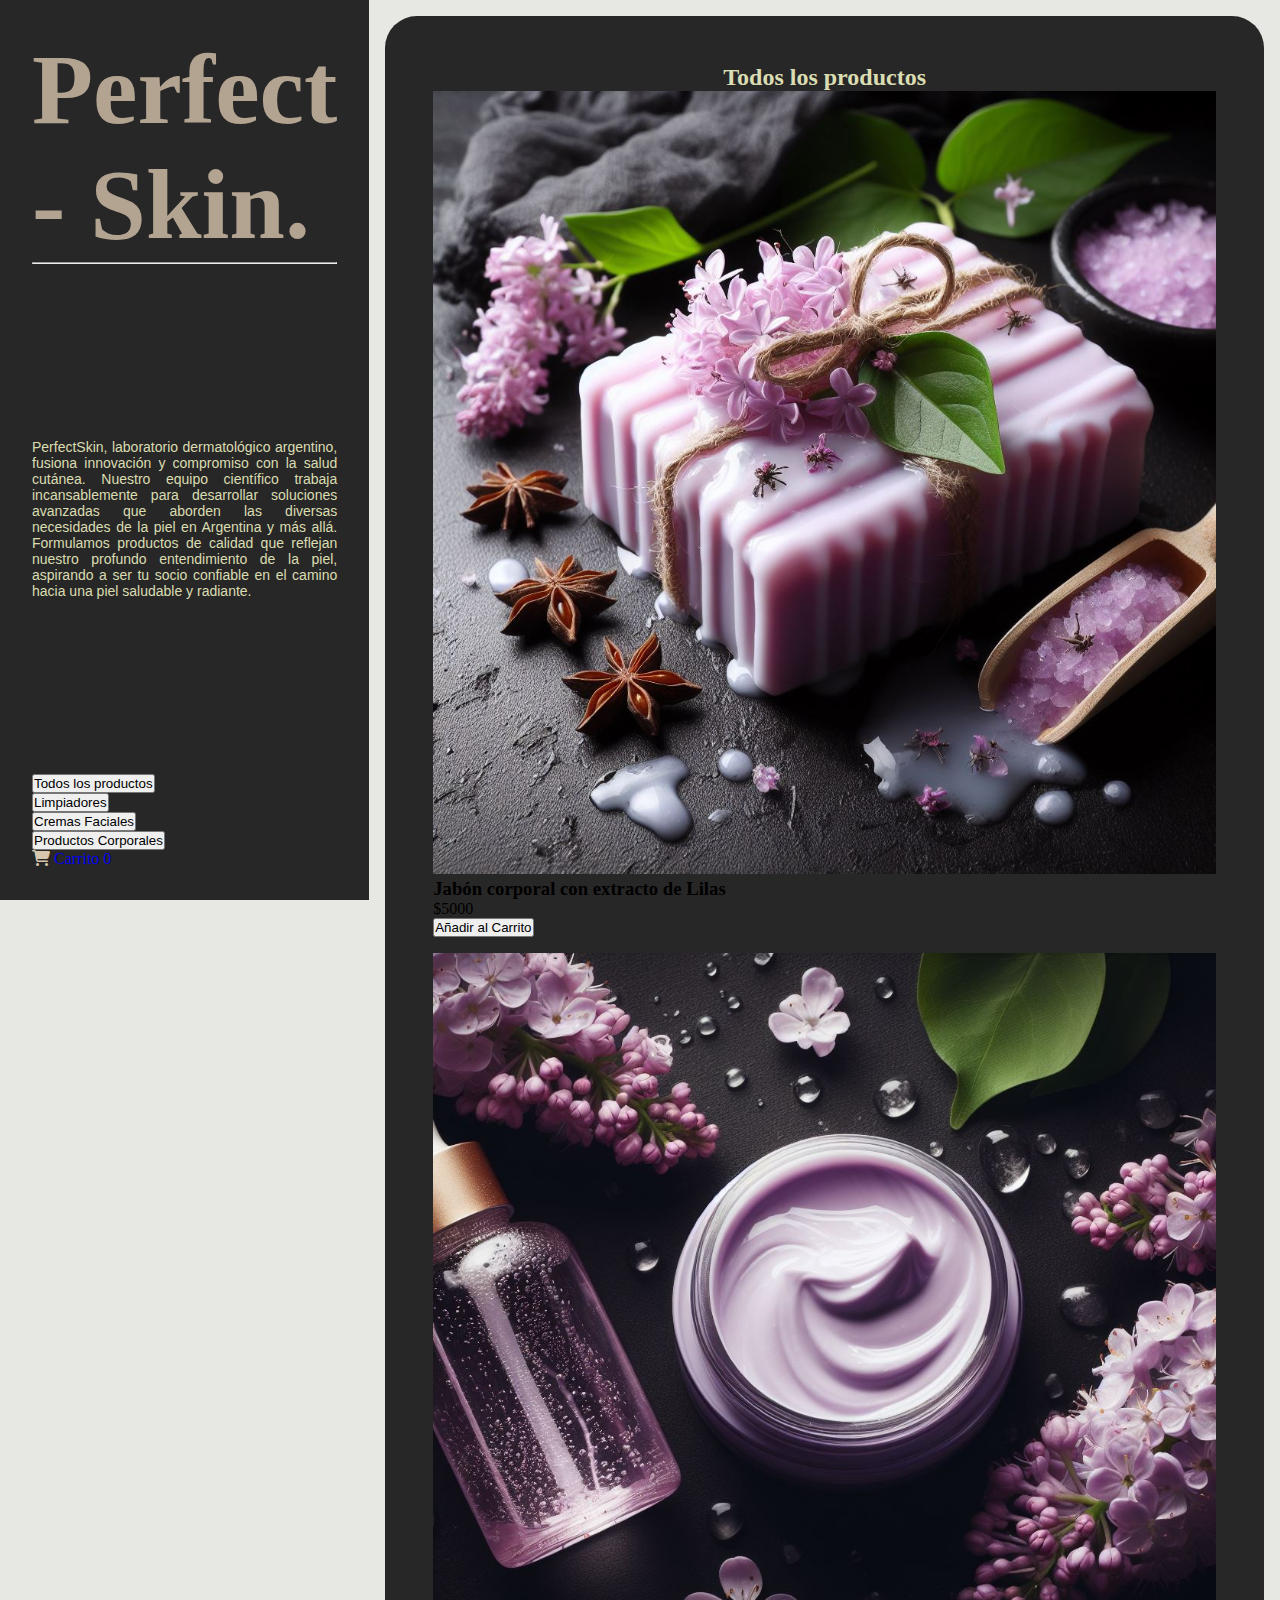
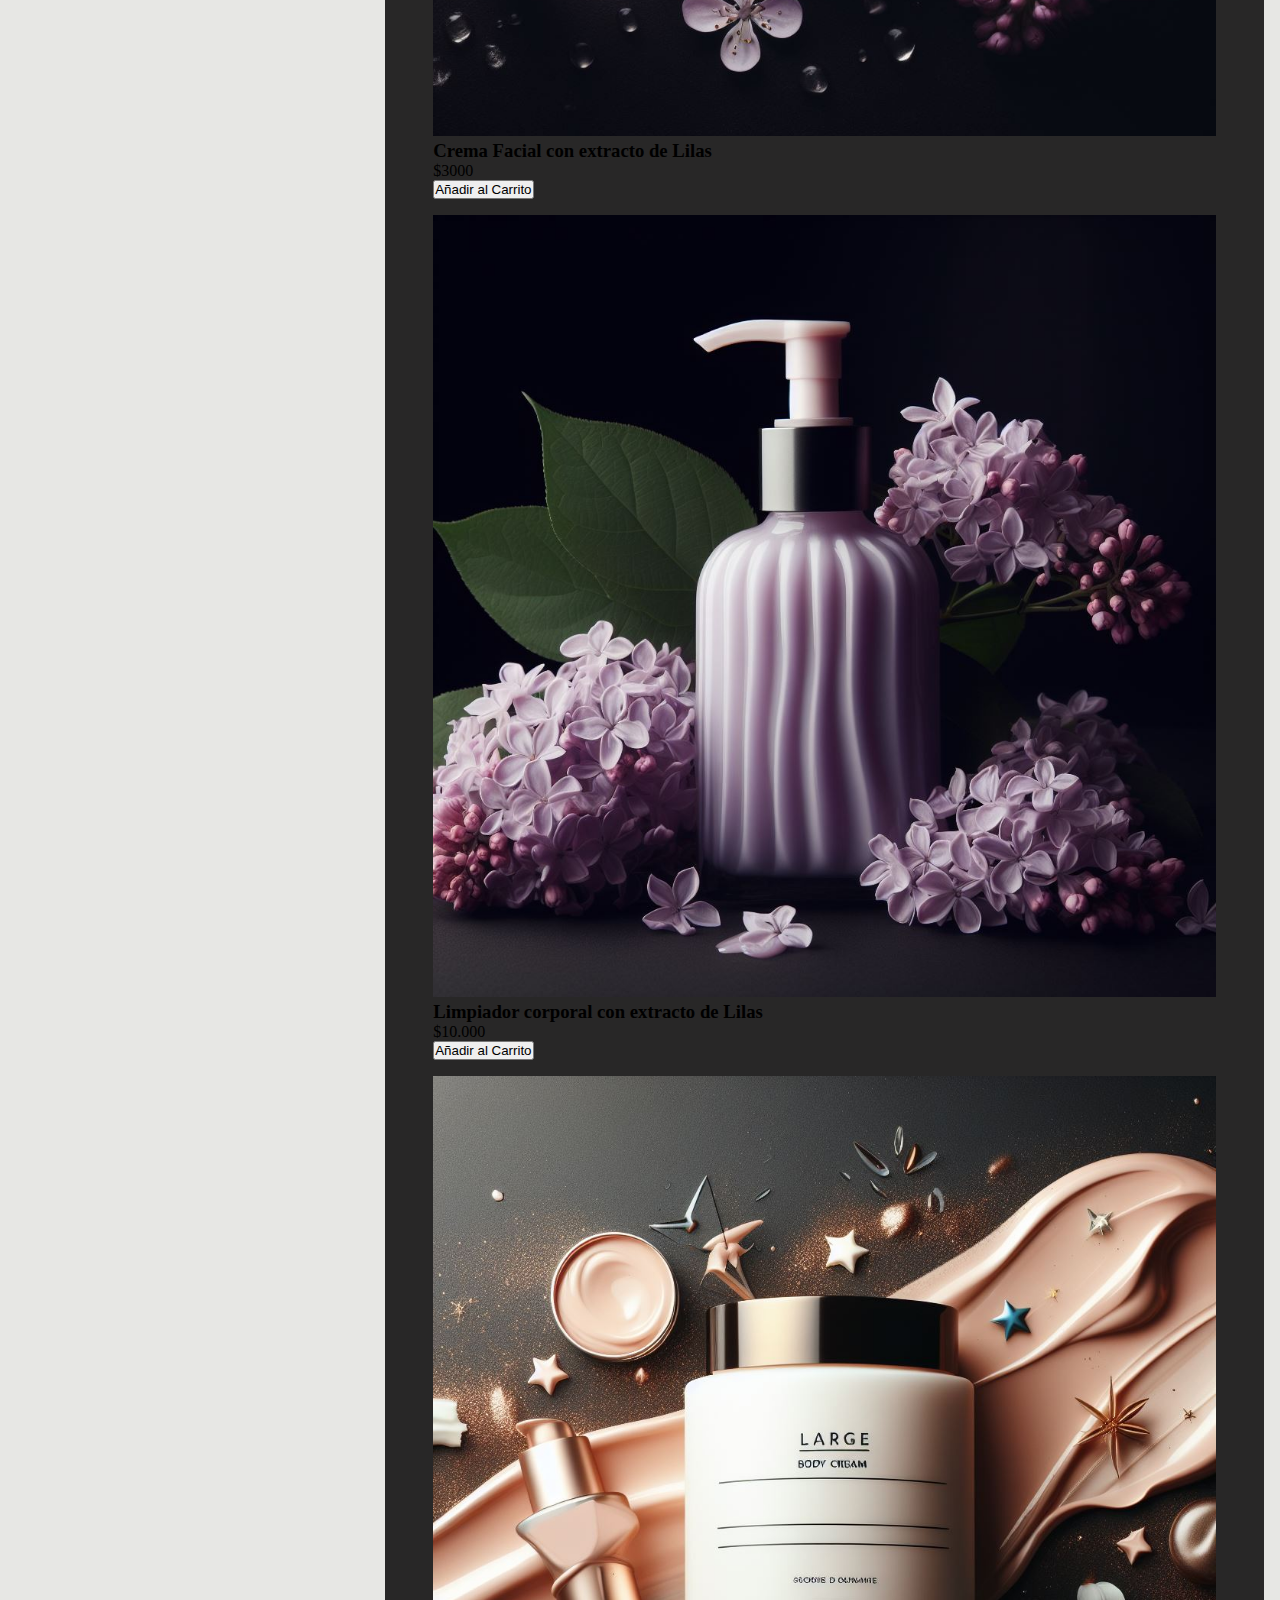
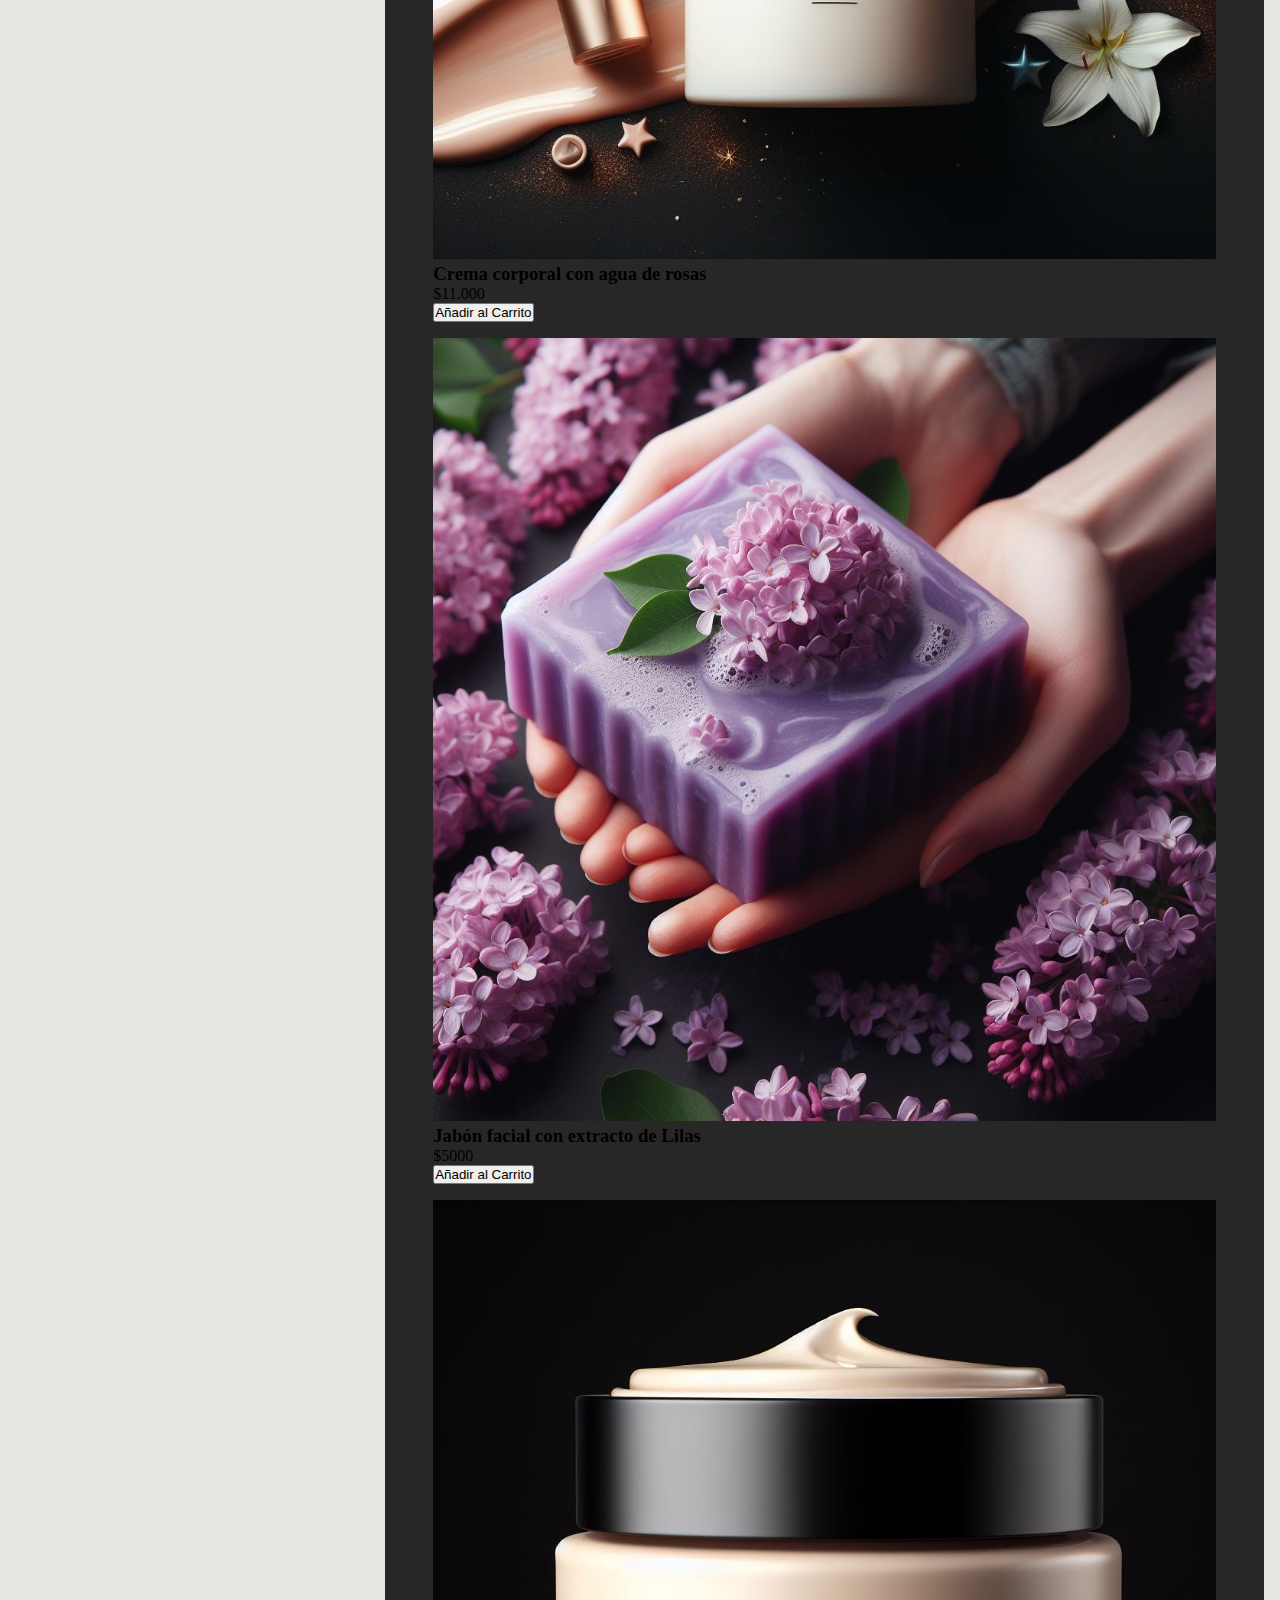
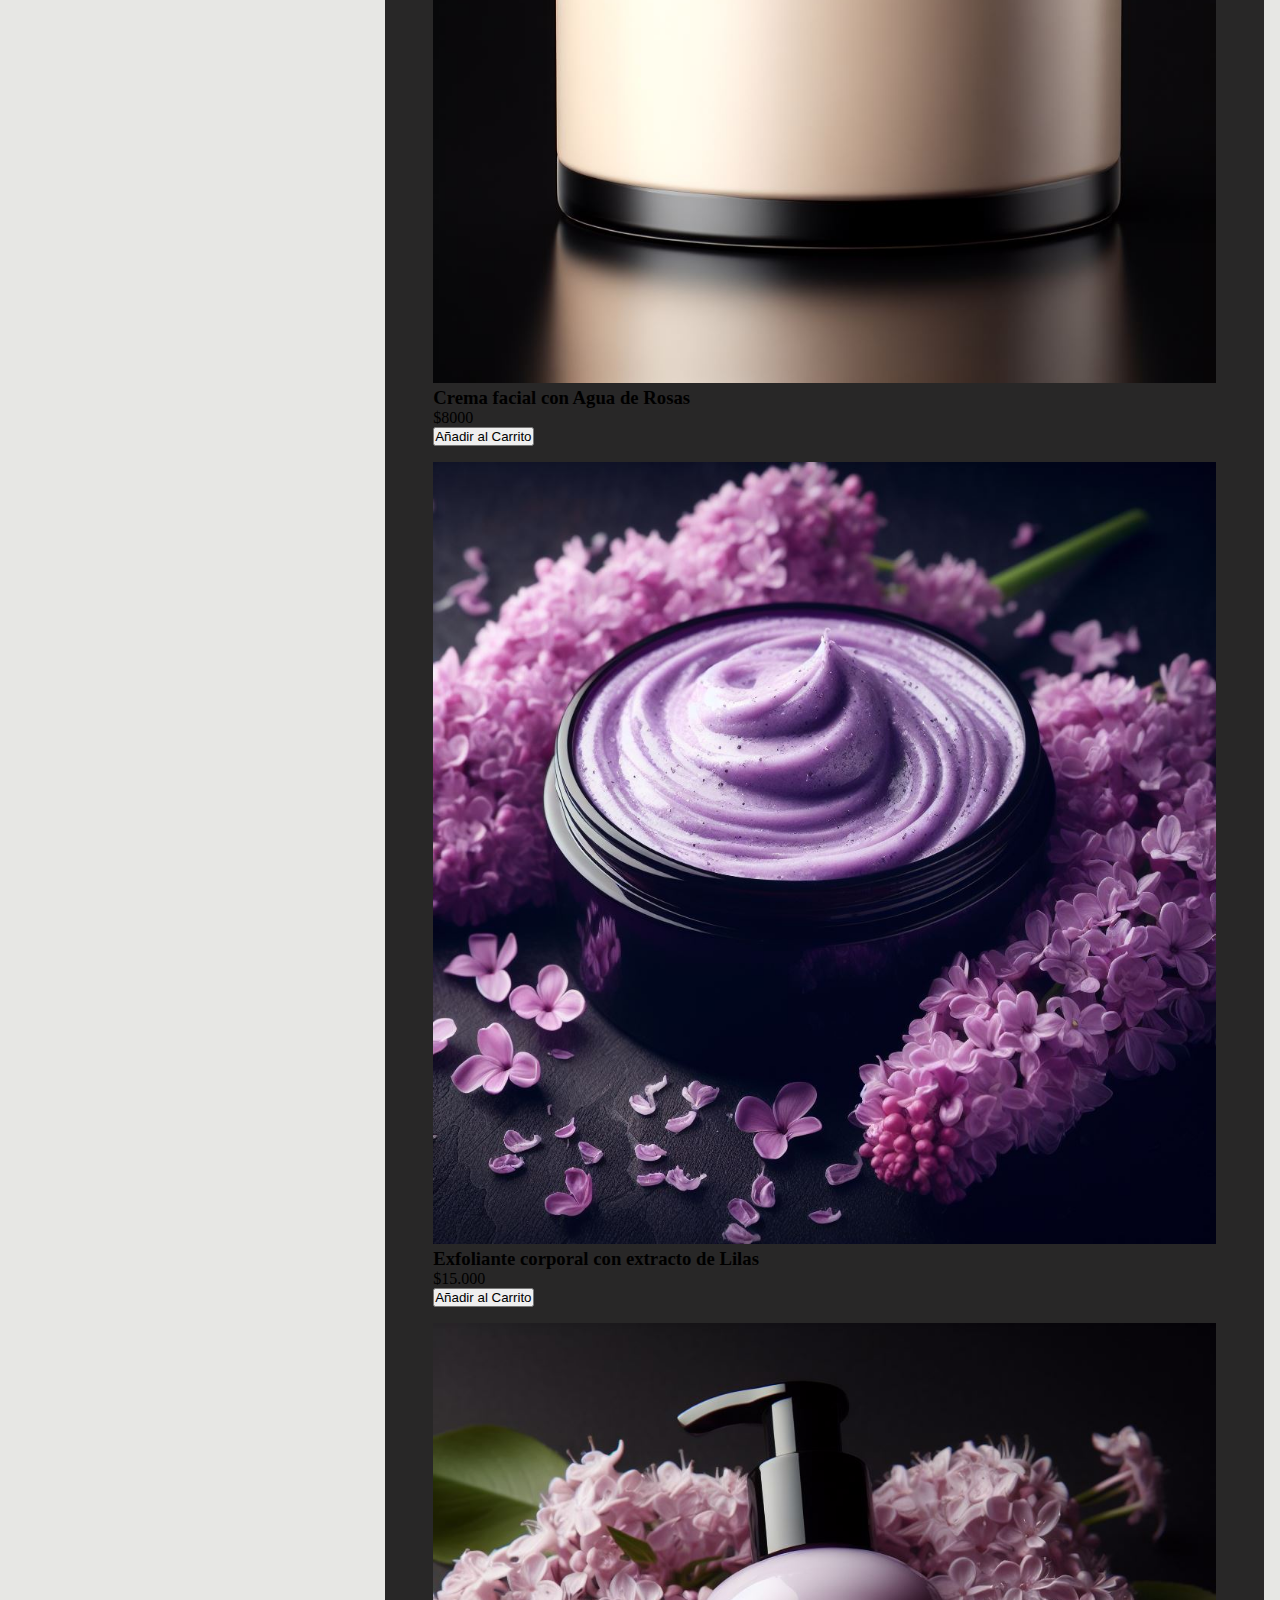
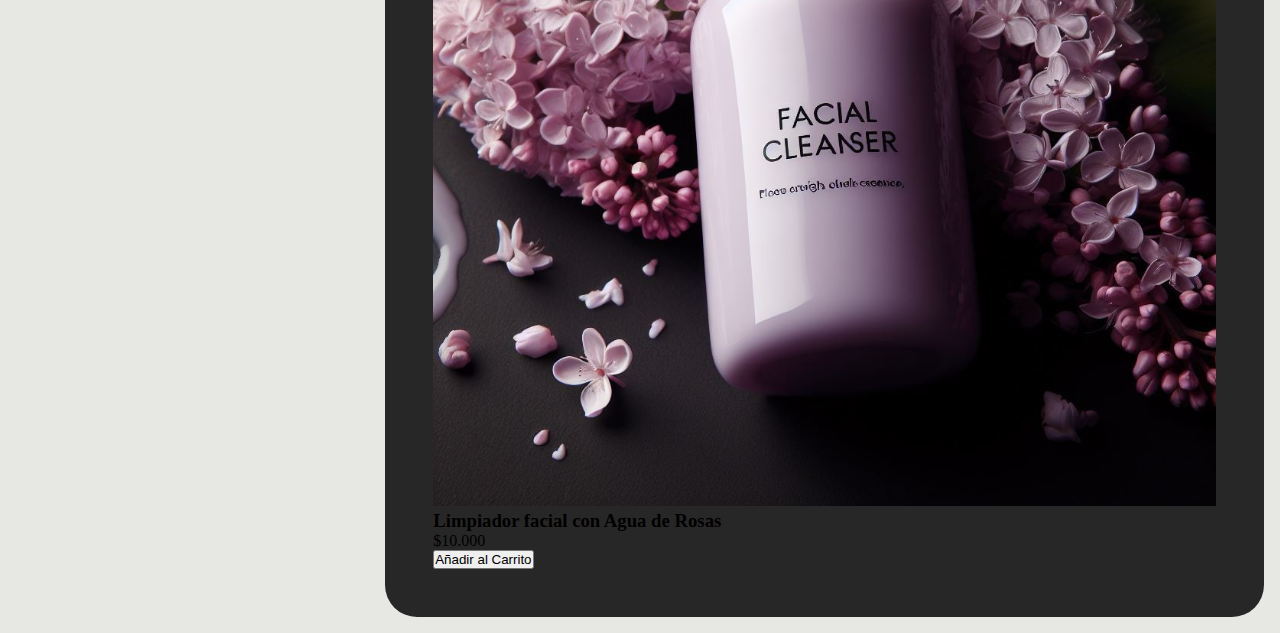
==== index.html @ a7470321 "newcommit" ====
<!DOCTYPE html>
<html lang="es">
  <head>
    <meta charset="UTF-8" />
    <meta name="viewport" content="width=device-width, initial-scale=1.0" />
    <title>PerfectSkin Argentina</title>
    <link rel="stylesheet" href="style.css" />
    <link rel="icon" type="image/png" href="/imgs/favicon-32x32.png" />
    <link
      rel="stylesheet"
      href="https://cdnjs.cloudflare.com/ajax/libs/font-awesome/6.4.0/css/all.min.css"
    />
    <link rel="stylesheet" href="mediaqueries.css" />
  </head>
  <body>
    <div class="wrapper">
      <aside>
        <header>
          <section id="hero">
            <div class="h1">
              <h1> Perfect - Skin.</h1>
            </div>
            <hr>
          </section>
        </header>
        <section id="about">
          <p>
            PerfectSkin, laboratorio dermatológico argentino, fusiona innovación
             y compromiso con la salud cutánea. Nuestro equipo científico 
             trabaja incansablemente para desarrollar soluciones avanzadas que aborden
              las diversas necesidades de la piel en Argentina y más allá. Formulamos 
              productos de calidad que reflejan nuestro profundo entendimiento de la piel,
               aspirando a ser tu socio confiable en el camino hacia una piel saludable y radiante.
          </p>
        </section>
        <nav>
          <ul>
            <li><button class="boton-menu boton-cat active" >Todos los productos</button></li>
            <li><button class="boton-menu boton-cat">Limpiadores</button></li>
            <li><button class="boton-menu boton-cat">Cremas Faciales</button></li>
            <li><button class="boton menu boton-cat">Productos Corporales</button></li>
            <li>
              <a class="boton-carrito" href="/carrito.html">
                <i class="fa-solid fa-cart-shopping" style="color: #d6c7ae"></i>
                Carrito <span class="numero">0</span></a
              ></a>
            </li>
          </ul>
        </nav>
      
      </aside>
      <main>
        

        <h2 class="titulo1">Todos los productos</h2>
        <div class="product-container">
          <div class="producto">
            <img class="imagen-producto" src="/imgs/_29b6943d-95be-4b97-817d-b05f1504ab97.jpg">
            <div class="info-producto">
              <h3 class="titulo-producto">Jabón corporal con extracto de Lilas</h3>
              <p class="precio-producto">$5000</p>
              <button class="añadir-carrito">Añadir al Carrito</button>
            </div>
        </div>
          <div class="producto">
            <img class="imagen-producto" src="/imgs/_3642d20b-1ba2-4919-873b-319c11c78c83.jpg">
            <div class="info-producto">
              <h3 class="titulo-producto">Crema Facial con extracto de Lilas</h3>
              <p class="precio-producto">$3000</p>
              <button class="añadir-carrito">Añadir al Carrito</button>
            </div>
        </div>
          <div class="producto">
            <img class="imagen-producto" src="/imgs/_4c90e1df-5e5f-4395-960b-b15755339a5a.jpg">
            <div class="info-producto">
              <h3 class="titulo-producto">Limpiador corporal con extracto de Lilas</h3>
              <p class="precio-producto">$10.000</p>
              <button class="añadir-carrito">Añadir al Carrito</button>
            </div>
        </div>
          <div class="producto">
            <img class="imagen-producto" src="/imgs/_4dd086c1-abba-424e-a450-23af67b23cd8.jpg">
            <div class="info-producto">
              <h3 class="titulo-producto">Crema corporal con agua de rosas</h3>
              <p class="precio-producto">$11.000</p>
              <button class="añadir-carrito">Añadir al Carrito</button>
            </div>
         </div>
        
          <div class="producto">
            <img class="imagen-producto" src="/imgs/_564dc496-9e10-4188-8639-01f137121f9e.jpg">
            <div class="info-producto">
              <h3 class="titulo-producto">Jabón facial con extracto de Lilas</h3>
              <p class="precio-producto">$5000</p>
              <button class="añadir-carrito">Añadir al Carrito</button>
            </div>
        </div>
        
          <div class="producto">
            <img class="imagen-producto" src="/imgs/_6ce9fe1a-b6bd-4720-ae98-3c99ed6a2192.jpg">
            <div class="info-producto">
              <h3 class="titulo-producto">Crema facial con Agua de Rosas</h3>
              <p class="precio-producto">$8000</p>
              <button class="añadir-carrito">Añadir al Carrito</button>
            </div>
        </div>
          <div class="producto">
            <img class="imagen-producto" src="/imgs/_811d7ae1-3a70-4887-a3ba-8cff539bc4e5.jpg">
            <div class="info-producto">
              <h3 class="titulo-producto">Exfoliante corporal con extracto de Lilas</h3>
              <p class="precio-producto">$15.000</p>
              <button class="añadir-carrito">Añadir al Carrito</button>
            </div>
        </div>
          <div class="producto">
            <img class="imagen-producto" src="/imgs/_fbbc7dfe-2cb5-4639-b6e4-0ebcaab960e1.jpg">
            <div class="info-producto">
              <h3 class="titulo-producto">Limpiador facial con Agua de Rosas</h3>
              <p class="precio-producto">$10.000</p>
              <button class="añadir-carrito">Añadir al Carrito</button>
            </div>
        </div>
          
        </div>
         
      </main>
  
    </div>
  </body>
</html>
---- style.css ----
* {
  margin: 0;
  padding: 0;
  box-sizing: border-box;
  text-decoration: none;
  list-style: none;
}

body {
  background-color: rgba(231, 231, 228, 255);
}

main {
  display: flex;
  flex-direction: column;
  align-items: center;
  justify-content: center;
}

.header {
  height: 90px;
  width: 100%;
  padding: 0px 55px;
  display: flex;
  align-items: center;
  justify-content: center;
  background-color: rgba(231, 231, 228, 255);
  border: 1px solid #424b9b;
  z-index: 1;
}

.h1 h1 {
  font-size: 100px;
  color: #b3a492;
  font-family: "DM Serif Display", serif;
}

.h1 h1:hover {
  color: #d6c7ae;
  transform: scaleX(1);
  transition: all 0.9s;
}

.footer-bg {
  background-color: #424b9b;
}

footer {
  color: whitesmoke;
  width: 100%;
  text-align: center;
  padding: 35px 0;
  font-size: 14px;
  font-family: "Martel Sans", sans-serif;
}

#toggle-menu {
  display: none;
}

.wrapper {
  display: grid;
  grid-template-columns: 1fr 4fr;
}

aside {
  padding: 2rem;
  position: sticky;
  background-color: rgb(40, 39, 39);
  top: 0;
  height: 100vh;
  display: flex;
  flex-direction: column;
  justify-content: space-between;
}

#about {
  color: #daddb1;
  font-family: "Raleway", sans-serif;
  font-size: 14px;
  text-align: justify;
}

main {
  background-color: rgb(40, 39, 39);
  margin: 1rem;
  border-radius: 2rem;
  padding: 3rem;
}

.titulo1 {
  color: #daddb1;
}

.product-container {
  display: grid;
  grid-template-columns: repeat(4 1fr);
  gap: 1rem;
}

.imagen-producto {
  max-width: 100%;
}
---- mediaqueries.css ----
@media (max-width: 992px) {
  .h1 h1 {
    font-size: 300px;
  }
  #cards-section h2 {
    font-size: 60px;
  }

  .card {
    opacity: 100%;
  }
}

@media (max-width: 576px) {
  .nav ul {
    background-color: rgba(231, 231, 228, 255);
    position: absolute;
    width: 100%;
    left: 0;
    height: 100vh;
    top: 150px;
    flex-direction: column;
    align-items: center;
    justify-content: center;
    display: none;
    opacity: 90%;
    padding: 30px 10px;
    overflow: hidden;
  }
  .navbar {
    width: 100%;
    height: 100vh;
  }

  .nav i {
    display: block;
  }

  #toggle-menu:checked ~ .navbar {
    display: flex;
  }

  .h1 h1 {
    display: flex;
    flex-direction: column;
    align-items: center;
    justify-content: center;
    text-align: center;
    font-size: 300px;
  }

  #about p {
    font-size: 13px;
  }

  #cards-section h2 {
    font-size: 40px;
  }
}
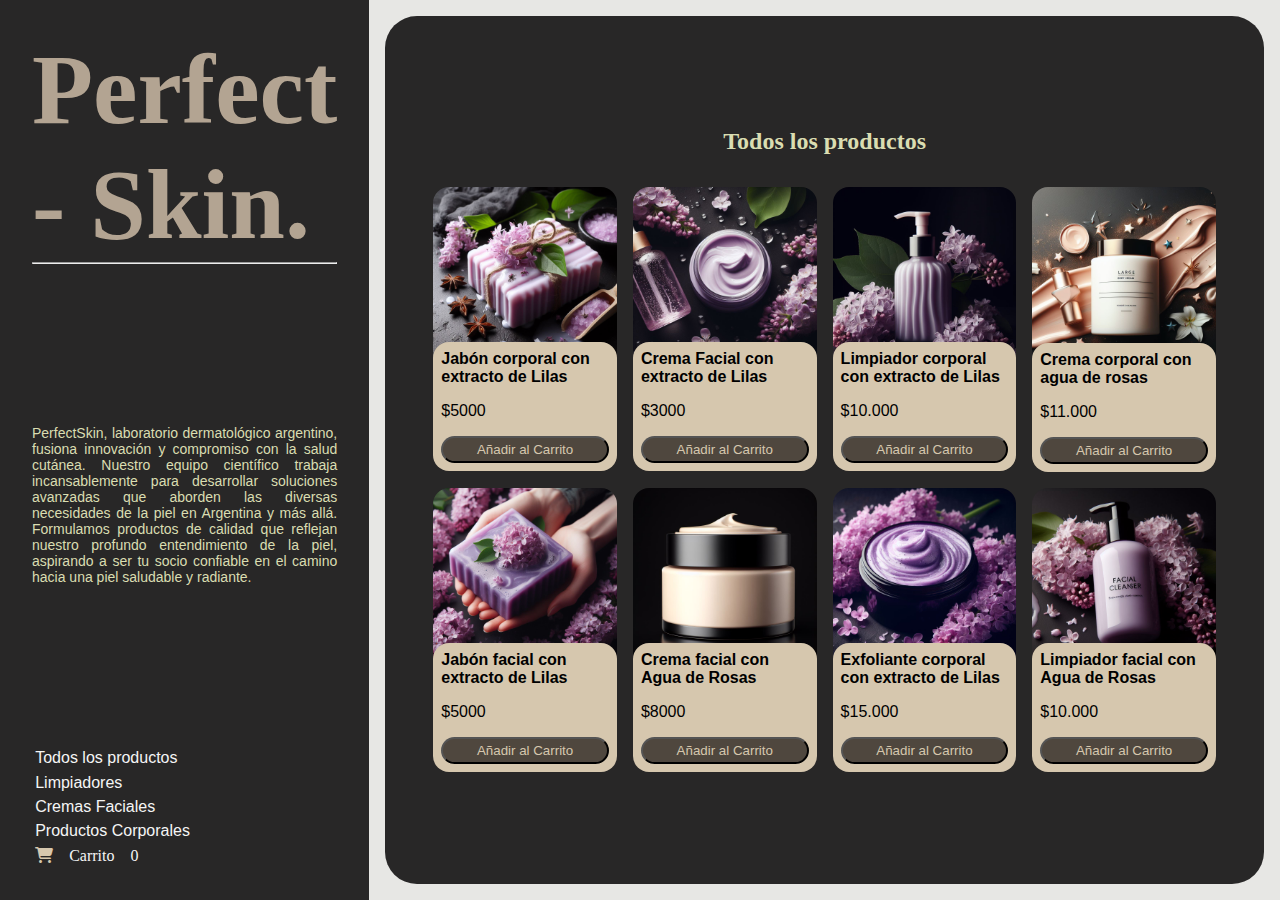
==== commit db8395fb: "newcommit" ====
--- a/index.html
+++ b/index.html
@@ -38,9 +38,9 @@
             <li><button class="boton-menu boton-cat active" >Todos los productos</button></li>
             <li><button class="boton-menu boton-cat">Limpiadores</button></li>
             <li><button class="boton-menu boton-cat">Cremas Faciales</button></li>
-            <li><button class="boton menu boton-cat">Productos Corporales</button></li>
+            <li><button class="boton-menu boton-cat">Productos Corporales</button></li>
             <li>
-              <a class="boton-carrito" href="/carrito.html">
+              <a class="boton-menu boton-carrito" href="/carrito.html">
                 <i class="fa-solid fa-cart-shopping" style="color: #d6c7ae"></i>
                 Carrito <span class="numero">0</span></a
               ></a>
--- a/style.css
+++ b/style.css
@@ -90,14 +90,62 @@
 
 .titulo1 {
   color: #daddb1;
+  margin-bottom: 2rem;
 }
 
 .product-container {
   display: grid;
-  grid-template-columns: repeat(4 1fr);
+  grid-template-columns: repeat(4, 1fr);
   gap: 1rem;
 }
 
 .imagen-producto {
   max-width: 100%;
+  border-radius: 1rem;
 }
+
+.info-producto {
+  background-color: #d6c7ae;
+  font-family: "Raleway", sans-serif;
+  padding: 0.5rem;
+  border-radius: 1rem;
+  margin-top: -2rem;
+  position: relative;
+  display: flex;
+  flex-direction: column;
+  gap: 1rem;
+}
+
+.titulo-producto {
+  font-size: 1rem;
+}
+
+.añadir-carrito {
+  color: #d6c7ae;
+  background-color: #4f473e;
+  padding: 4px;
+  border-radius: 1rem;
+  cursor: pointer;
+}
+
+.añadir-carrito:hover {
+  background-color: #d6c7ae;
+  color: #4f473e;
+  transition-duration: 0.8s;
+}
+
+.boton-menu {
+  background-color: transparent;
+  border: 0;
+  font-size: 1rem;
+  color: whitesmoke;
+  cursor: pointer;
+  display: flex;
+  gap: 1rem;
+  padding: 0.2rem;
+}
+
+.menu {
+  display: flex;
+  flex-direction: column;
+}
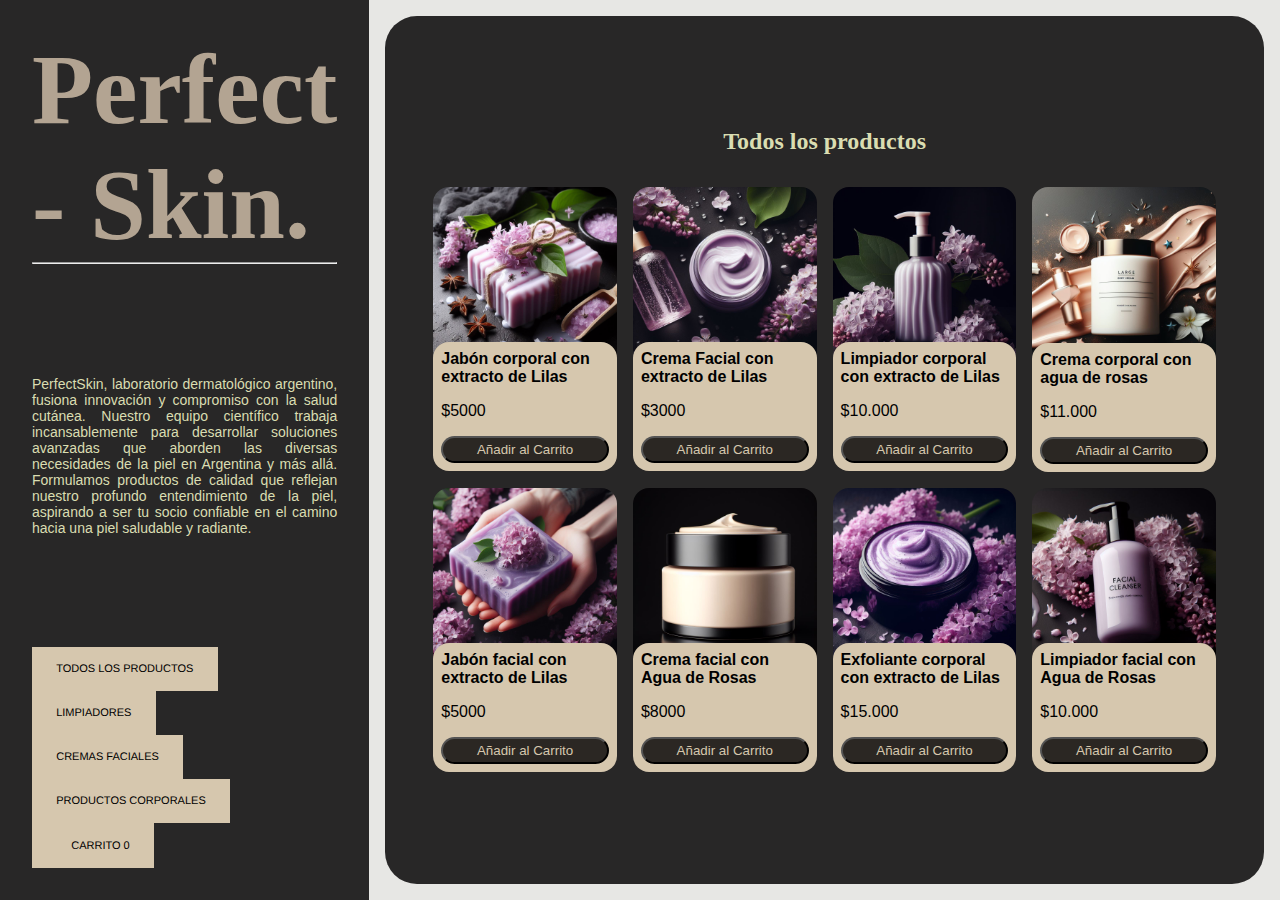
==== commit bdff1a17: "commit-four" ====
--- a/index.html
+++ b/index.html
@@ -35,12 +35,12 @@
         </section>
         <nav>
           <ul>
-            <li><button class="boton-menu boton-cat active" >Todos los productos</button></li>
-            <li><button class="boton-menu boton-cat">Limpiadores</button></li>
-            <li><button class="boton-menu boton-cat">Cremas Faciales</button></li>
-            <li><button class="boton-menu boton-cat">Productos Corporales</button></li>
+            <li><button class="button-48 boton-menu" >Todos los productos</button></li>
+            <li><button class="button-48 boton-menu">Limpiadores</button></li>
+            <li><button class="button-48 boton-menu">Cremas Faciales</button></li>
+            <li><button class="button-48 boton-menu">Productos Corporales</button></li>
             <li>
-              <a class="boton-menu boton-carrito" href="/carrito.html">
+              <a class="button-48 boton-menu" href="/carrito.html">
                 <i class="fa-solid fa-cart-shopping" style="color: #d6c7ae"></i>
                 Carrito <span class="numero">0</span></a
               ></a>
--- a/style.css
+++ b/style.css
@@ -122,27 +122,78 @@
 
 .añadir-carrito {
   color: #d6c7ae;
-  background-color: #4f473e;
+  background-color: #2b2723;
   padding: 4px;
-  border-radius: 1rem;
+  border-radius: 3rem;
   cursor: pointer;
 }
 
 .añadir-carrito:hover {
   background-color: #d6c7ae;
-  color: #4f473e;
+  color: #262423;
   transition-duration: 0.8s;
 }
 
-.boton-menu {
-  background-color: transparent;
-  border: 0;
-  font-size: 1rem;
-  color: whitesmoke;
+.button-48 {
+  appearance: none;
+  background-color: #d6c7ae;
+  border-width: 0;
+  box-sizing: border-box;
+  color: #000000;
   cursor: pointer;
-  display: flex;
-  gap: 1rem;
-  padding: 0.2rem;
+  display: inline-block;
+  font-family: Clarkson, Helvetica, sans-serif;
+  font-size: 11px;
+  font-weight: 500;
+  letter-spacing: 0;
+  line-height: 1em;
+  margin: 0;
+  opacity: 1;
+  outline: 0;
+  padding: 1.5em 2.2em;
+  position: relative;
+  text-align: center;
+  text-decoration: none;
+  text-rendering: geometricprecision;
+  text-transform: uppercase;
+  transition: opacity 300ms cubic-bezier(0.694, 0, 0.335, 1),
+    background-color 100ms cubic-bezier(0.694, 0, 0.335, 1),
+    color 100ms cubic-bezier(0.694, 0, 0.335, 1);
+  user-select: none;
+  -webkit-user-select: none;
+  touch-action: manipulation;
+  vertical-align: baseline;
+  white-space: nowrap;
+}
+
+.button-48:before {
+  animation: opacityFallbackOut 0.5s step-end forwards;
+  backface-visibility: hidden;
+  background-color: #ebebeb;
+  clip-path: polygon(-1% 0, 0 0, -25% 100%, -1% 100%);
+  content: "";
+  height: 100%;
+  left: 0;
+  position: absolute;
+  top: 0;
+  transform: translateZ(0);
+  transition: clip-path 0.5s cubic-bezier(0.165, 0.84, 0.44, 1),
+    -webkit-clip-path 0.5s cubic-bezier(0.165, 0.84, 0.44, 1);
+  width: 100%;
+}
+
+.button-48:hover:before {
+  animation: opacityFallbackIn 0s step-start forwards;
+  clip-path: polygon(0 0, 101% 0, 101% 101%, 0 101%);
+}
+
+.button-48:after {
+  background-color: #ffffff;
+}
+
+.button-48 span {
+  z-index: 1;
+  position: relative;
 }
 
 .menu {
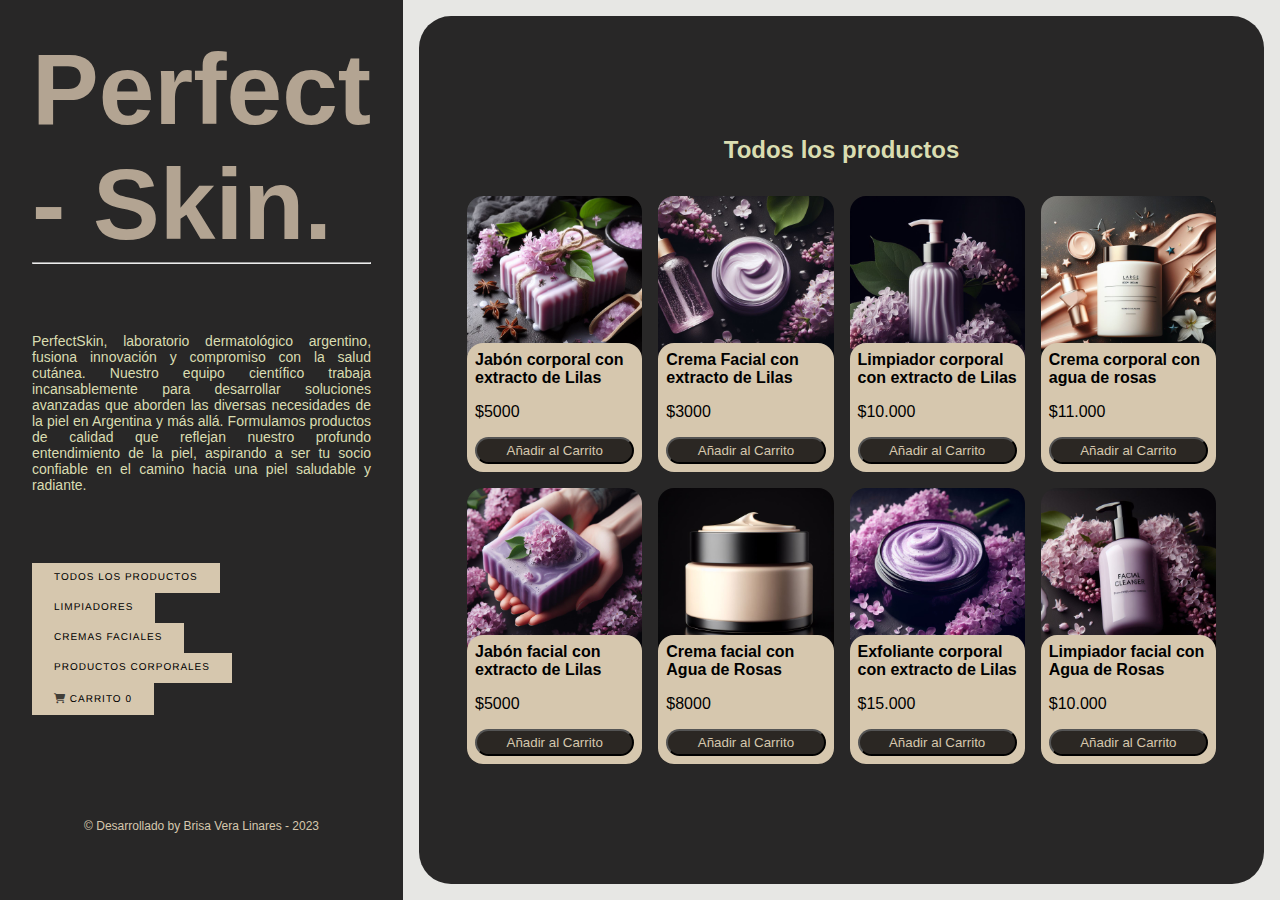
==== commit 72fcd733: "commiteado" ====
--- a/index.html
+++ b/index.html
@@ -40,14 +40,16 @@
             <li><button class="button-48 boton-menu">Cremas Faciales</button></li>
             <li><button class="button-48 boton-menu">Productos Corporales</button></li>
             <li>
-              <a class="button-48 boton-menu" href="/carrito.html">
-                <i class="fa-solid fa-cart-shopping" style="color: #d6c7ae"></i>
+              <a class="button-48 boton-carrito" href="/carrito.html">
+                <i class="fa-solid fa-cart-shopping" style="color: #423e38"></i>
                 Carrito <span class="numero">0</span></a
               ></a>
             </li>
           </ul>
         </nav>
-      
+       <footer>
+          <p class="piedepagina">© Desarrollado by Brisa Vera Linares - 2023</p>
+        </footer>
       </aside>
       <main>
         
--- a/style.css
+++ b/style.css
@@ -4,6 +4,7 @@
   box-sizing: border-box;
   text-decoration: none;
   list-style: none;
+  font-family: "Raleway", sans-serif;
 }
 
 body {
@@ -32,25 +33,21 @@
 .h1 h1 {
   font-size: 100px;
   color: #b3a492;
-  font-family: "DM Serif Display", serif;
+  font-family: "Poppins", sans-serif;
 }
 
 .h1 h1:hover {
-  color: #d6c7ae;
+  color: #dd7ef8;
   transform: scaleX(1);
   transition: all 0.9s;
 }
 
-.footer-bg {
-  background-color: #424b9b;
-}
-
 footer {
-  color: whitesmoke;
+  color: #d6c7ae;
   width: 100%;
   text-align: center;
   padding: 35px 0;
-  font-size: 14px;
+  font-size: 12px;
   font-family: "Martel Sans", sans-serif;
 }
 
@@ -143,14 +140,14 @@
   cursor: pointer;
   display: inline-block;
   font-family: Clarkson, Helvetica, sans-serif;
-  font-size: 11px;
+  font-size: 10px;
   font-weight: 500;
-  letter-spacing: 0;
+  letter-spacing: 1px;
   line-height: 1em;
   margin: 0;
   opacity: 1;
-  outline: 0;
-  padding: 1.5em 2.2em;
+  outline: 1px;
+  padding: 1em 2.2em;
   position: relative;
   text-align: center;
   text-decoration: none;
@@ -200,3 +197,234 @@
   display: flex;
   flex-direction: column;
 }
+
+/* carrito  */
+
+.volver-boton {
+  appearance: none;
+  background-color: #e4b7f0;
+  border-width: 0;
+  border-radius: 10px;
+  box-sizing: border-box;
+  color: #000000;
+  cursor: pointer;
+  display: inline-block;
+  font-family: Clarkson, Helvetica, sans-serif;
+  font-size: 14px;
+  font-weight: 500;
+  letter-spacing: 0px;
+  line-height: 0em;
+  margin: 2px;
+  opacity: 1;
+  outline: 1px;
+  padding: 1.5em 2.2em;
+  position: relative;
+  text-align: center;
+  text-decoration: none;
+  text-rendering: geometricprecision;
+  text-transform: uppercase;
+  transition: opacity 300ms cubic-bezier(0.694, 0, 0.335, 1),
+    background-color 100ms cubic-bezier(0.694, 0, 0.335, 1),
+    color 100ms cubic-bezier(0.694, 0, 0.335, 1);
+  user-select: none;
+  -webkit-user-select: none;
+  touch-action: manipulation;
+  vertical-align: baseline;
+  white-space: nowrap;
+}
+
+.button-48:before {
+  border-radius: 10px;
+  animation: opacityFallbackOut 0.5s step-end forwards;
+
+  backface-visibility: hidden;
+  background-color: #ebebeb;
+  clip-path: polygon(-1% 0, 0 0, -25% 100%, -1% 100%);
+  content: "";
+  height: 100%;
+  left: 0;
+  position: absolute;
+  top: 0;
+  transform: translateZ(0);
+  transition: clip-path 0.5s cubic-bezier(0.165, 0.84, 0.44, 1),
+    -webkit-clip-path 0.5s cubic-bezier(0.165, 0.84, 0.44, 1);
+  width: 100%;
+}
+
+.button-48:hover:before {
+  border-radius: 10px;
+  animation: opacityFallbackIn 0s step-start forwards;
+  clip-path: polygon(0 0, 101% 0, 101% 101%, 0 101%);
+}
+
+.button-48:after {
+  border-radius: 10px;
+
+  background-color: #b3a492;
+}
+
+.button-48 span {
+  z-index: 1;
+  position: relative;
+}
+
+.carrito-button {
+  appearance: none;
+  background-color: #e4b7f0;
+  border-width: 0;
+  border-radius: 10px;
+  box-sizing: border-box;
+  color: #000000;
+  cursor: pointer;
+  display: inline-block;
+  font-family: Clarkson, Helvetica, sans-serif;
+  font-size: 14px;
+  font-weight: 500;
+  letter-spacing: 0px;
+  line-height: 0em;
+  margin: 2px;
+  opacity: 1;
+  outline: 1px;
+  padding: 1.5em 2.2em;
+  position: relative;
+  text-align: center;
+  text-decoration: none;
+  text-rendering: geometricprecision;
+  text-transform: uppercase;
+  transition: opacity 300ms cubic-bezier(0.694, 0, 0.335, 1),
+    background-color 100ms cubic-bezier(0.694, 0, 0.335, 1),
+    color 100ms cubic-bezier(0.694, 0, 0.335, 1);
+  user-select: none;
+  -webkit-user-select: none;
+  touch-action: manipulation;
+  vertical-align: baseline;
+  white-space: nowrap;
+}
+
+.button-48:before {
+  border-radius: 10px;
+  animation: opacityFallbackOut 0.5s step-end forwards;
+
+  backface-visibility: hidden;
+  background-color: #ebebeb;
+  clip-path: polygon(-1% 0, 0 0, -25% 100%, -1% 100%);
+  content: "";
+  height: 100%;
+  left: 0;
+  position: absolute;
+  top: 0;
+  transform: translateZ(0);
+  transition: clip-path 0.5s cubic-bezier(0.165, 0.84, 0.44, 1),
+    -webkit-clip-path 0.5s cubic-bezier(0.165, 0.84, 0.44, 1);
+  width: 100%;
+}
+
+.button-48:hover:before {
+  border-radius: 10px;
+  animation: opacityFallbackIn 0s step-start forwards;
+  clip-path: polygon(0 0, 101% 0, 101% 101%, 0 101%);
+}
+
+.button-48:after {
+  border-radius: 10px;
+
+  background-color: #b3a492;
+}
+
+.button-48 span {
+  z-index: 1;
+  position: relative;
+}
+
+.product-container-carrito {
+  display: flex;
+  flex-direction: column;
+  gap: 1.5rem;
+}
+
+.none-carrito {
+  color: #b3a492;
+  display: none;
+}
+
+.carrito-productos {
+  display: flex;
+  flex-direction: column;
+  gap: 2rem;
+}
+
+.carrito-producto {
+  display: flex;
+  justify-content: space-between;
+  align-items: center;
+  border-radius: 1rem;
+  gap: 7rem;
+  color: #2b2723;
+  background-color: #b3a492;
+  font-size: 1rem;
+  padding: 0.5rem;
+  padding-right: 1rem;
+}
+
+.carrito-producto-imagen {
+  width: 6rem;
+  border-radius: 1rem;
+}
+
+.carrito-producto small {
+  font-size: 0.75rem;
+  text-align: center;
+}
+
+.eliminar-producto {
+  border: 0;
+  background-color: transparent;
+  cursor: pointer;
+}
+
+.carrito-opciones {
+  display: flex;
+  justify-content: space-between;
+  width: 100%;
+  margin: 1rem;
+}
+
+.vaciar-carrito {
+  border: 0;
+  background-color: #b3a492;
+  padding: 1rem;
+  text-transform: uppercase;
+  border-radius: 1rem;
+  cursor: pointer;
+}
+
+.carrito-comprar {
+  border: 0;
+  background-color: #000000;
+  color: #b3a492;
+  padding: 1rem;
+
+  text-transform: uppercase;
+  border-radius: 1rem;
+  cursor: pointer;
+}
+
+.carrito-comprar:hover {
+  background-color: #b3a492;
+  color: #000000;
+  transform: scaleX(1);
+  transition: all 0.9s;
+}
+
+.derecha-carrito {
+  display: flex;
+}
+
+.monto-total {
+  display: flex;
+  background-color: #b3a492;
+  padding: 1rem;
+  text-transform: uppercase;
+  border-radius: 2rem;
+  gap: 3rem;
+}
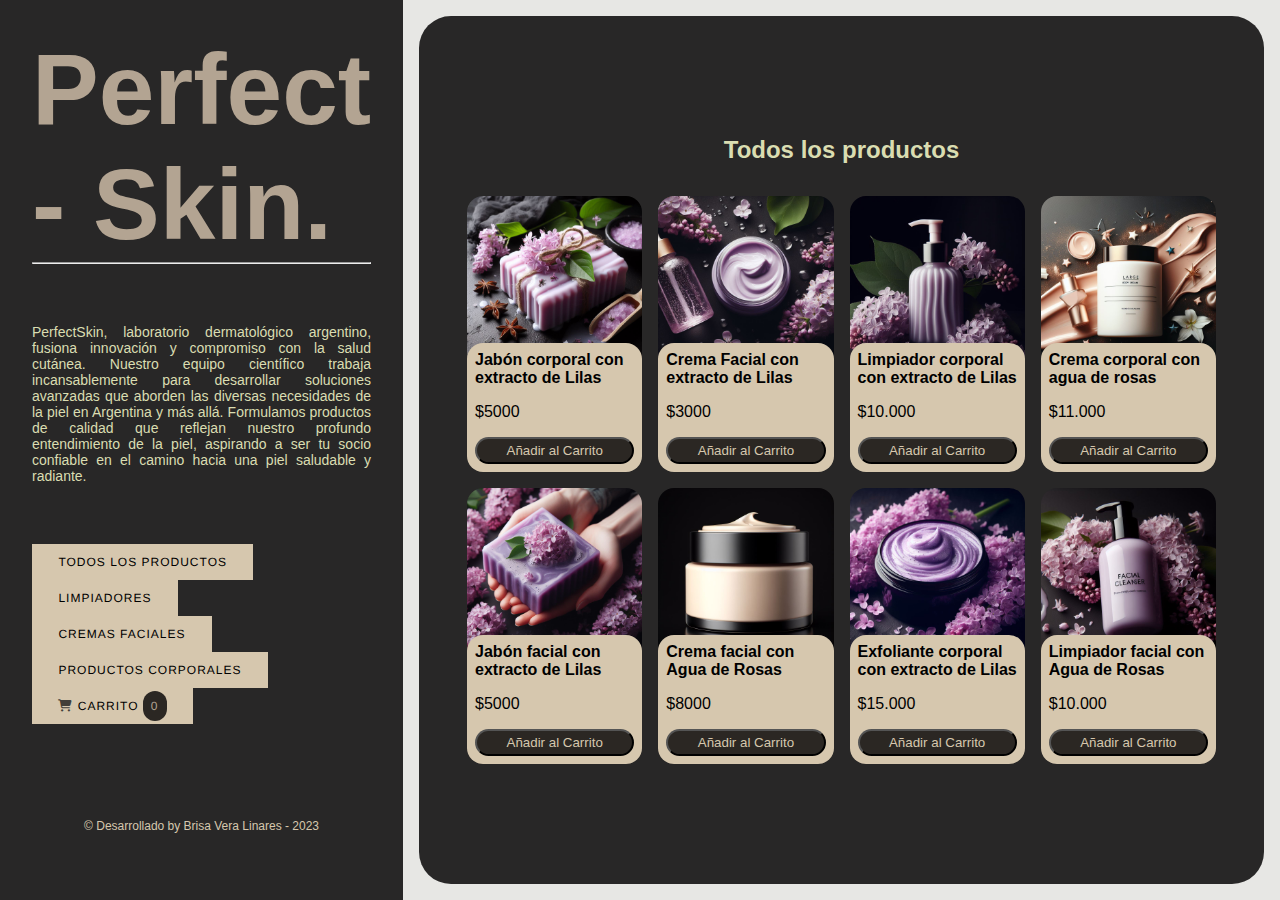
==== commit 5dfc6c20: "commit" ====
--- a/index.html
+++ b/index.html
@@ -5,7 +5,7 @@
     <meta name="viewport" content="width=device-width, initial-scale=1.0" />
     <title>PerfectSkin Argentina</title>
     <link rel="stylesheet" href="style.css" />
-    <link rel="icon" type="image/png" href="/imgs/favicon-32x32.png" />
+    <link rel="icon" type="image/png" href="/imgs/favicon.ico" />
     <link
       rel="stylesheet"
       href="https://cdnjs.cloudflare.com/ajax/libs/font-awesome/6.4.0/css/all.min.css"
@@ -18,115 +18,162 @@
         <header>
           <section id="hero">
             <div class="h1">
-              <h1> Perfect - Skin.</h1>
+              <h1>Perfect - Skin.</h1>
             </div>
-            <hr>
+            <hr />
           </section>
         </header>
         <section id="about">
           <p>
             PerfectSkin, laboratorio dermatológico argentino, fusiona innovación
-             y compromiso con la salud cutánea. Nuestro equipo científico 
-             trabaja incansablemente para desarrollar soluciones avanzadas que aborden
-              las diversas necesidades de la piel en Argentina y más allá. Formulamos 
-              productos de calidad que reflejan nuestro profundo entendimiento de la piel,
-               aspirando a ser tu socio confiable en el camino hacia una piel saludable y radiante.
+            y compromiso con la salud cutánea. Nuestro equipo científico trabaja
+            incansablemente para desarrollar soluciones avanzadas que aborden
+            las diversas necesidades de la piel en Argentina y más allá.
+            Formulamos productos de calidad que reflejan nuestro profundo
+            entendimiento de la piel, aspirando a ser tu socio confiable en el
+            camino hacia una piel saludable y radiante.
           </p>
         </section>
         <nav>
           <ul>
-            <li><button class="button-48 boton-menu" >Todos los productos</button></li>
+            <li>
+              <button class="button-48 boton-menu">Todos los productos</button>
+            </li>
             <li><button class="button-48 boton-menu">Limpiadores</button></li>
-            <li><button class="button-48 boton-menu">Cremas Faciales</button></li>
-            <li><button class="button-48 boton-menu">Productos Corporales</button></li>
+            <li>
+              <button class="button-48 boton-menu">Cremas Faciales</button>
+            </li>
+            <li>
+              <button class="button-48 boton-menu">Productos Corporales</button>
+            </li>
             <li>
               <a class="button-48 boton-carrito" href="/carrito.html">
                 <i class="fa-solid fa-cart-shopping" style="color: #423e38"></i>
                 Carrito <span class="numero">0</span></a
-              ></a>
+              >
             </li>
           </ul>
         </nav>
-       <footer>
+        <footer>
           <p class="piedepagina">© Desarrollado by Brisa Vera Linares - 2023</p>
         </footer>
       </aside>
       <main>
-        
-
         <h2 class="titulo1">Todos los productos</h2>
-        <div class="product-container">
+        <div id="product-container" class="product-container">
           <div class="producto">
-            <img class="imagen-producto" src="/imgs/_29b6943d-95be-4b97-817d-b05f1504ab97.jpg">
+            <img
+              class="imagen-producto"
+              src="/imgs/corporales/corporal1.jpg"
+              alt="imagencorporal1"
+            />
             <div class="info-producto">
-              <h3 class="titulo-producto">Jabón corporal con extracto de Lilas</h3>
+              <h3 class="titulo-producto">
+                Jabón corporal con extracto de Lilas
+              </h3>
               <p class="precio-producto">$5000</p>
               <button class="añadir-carrito">Añadir al Carrito</button>
             </div>
-        </div>
+          </div>
           <div class="producto">
-            <img class="imagen-producto" src="/imgs/_3642d20b-1ba2-4919-873b-319c11c78c83.jpg">
+            <img
+              class="imagen-producto"
+              src="/imgs/faciales/facial1.jpg"
+              alt="imagenfacial1
+            "
+            />
             <div class="info-producto">
-              <h3 class="titulo-producto">Crema Facial con extracto de Lilas</h3>
+              <h3 class="titulo-producto">
+                Crema Facial con extracto de Lilas
+              </h3>
               <p class="precio-producto">$3000</p>
               <button class="añadir-carrito">Añadir al Carrito</button>
             </div>
-        </div>
+          </div>
           <div class="producto">
-            <img class="imagen-producto" src="/imgs/_4c90e1df-5e5f-4395-960b-b15755339a5a.jpg">
+            <img
+              class="imagen-producto"
+              src="/imgs/corporales/corporal2.jpg"
+              alt="imagencorporal2"
+            />
             <div class="info-producto">
-              <h3 class="titulo-producto">Limpiador corporal con extracto de Lilas</h3>
+              <h3 class="titulo-producto">
+                Limpiador corporal con extracto de Lilas
+              </h3>
               <p class="precio-producto">$10.000</p>
               <button class="añadir-carrito">Añadir al Carrito</button>
             </div>
-        </div>
+          </div>
           <div class="producto">
-            <img class="imagen-producto" src="/imgs/_4dd086c1-abba-424e-a450-23af67b23cd8.jpg">
+            <img
+              class="imagen-producto"
+              src="/imgs/corporales/corporal3.jpg"
+              alt="imagencorporal3"
+            />
             <div class="info-producto">
               <h3 class="titulo-producto">Crema corporal con agua de rosas</h3>
               <p class="precio-producto">$11.000</p>
               <button class="añadir-carrito">Añadir al Carrito</button>
             </div>
-         </div>
-        
+          </div>
+
           <div class="producto">
-            <img class="imagen-producto" src="/imgs/_564dc496-9e10-4188-8639-01f137121f9e.jpg">
+            <img
+              class="imagen-producto"
+              src="/imgs/limpiadores/limpiador1.jpg"
+              alt="imagenlimp1"
+            />
             <div class="info-producto">
-              <h3 class="titulo-producto">Jabón facial con extracto de Lilas</h3>
+              <h3 class="titulo-producto">
+                Jabón facial con extracto de Lilas
+              </h3>
               <p class="precio-producto">$5000</p>
               <button class="añadir-carrito">Añadir al Carrito</button>
             </div>
-        </div>
-        
+          </div>
+
           <div class="producto">
-            <img class="imagen-producto" src="/imgs/_6ce9fe1a-b6bd-4720-ae98-3c99ed6a2192.jpg">
+            <img
+              class="imagen-producto"
+              src="/imgs/faciales/facial2.jpg"
+              alt="imagenfacial2"
+            />
             <div class="info-producto">
               <h3 class="titulo-producto">Crema facial con Agua de Rosas</h3>
               <p class="precio-producto">$8000</p>
               <button class="añadir-carrito">Añadir al Carrito</button>
             </div>
-        </div>
+          </div>
           <div class="producto">
-            <img class="imagen-producto" src="/imgs/_811d7ae1-3a70-4887-a3ba-8cff539bc4e5.jpg">
+            <img
+              class="imagen-producto"
+              src="/imgs/corporales/corporal4.jpg"
+              alt="imagencorporal4"
+            />
             <div class="info-producto">
-              <h3 class="titulo-producto">Exfoliante corporal con extracto de Lilas</h3>
+              <h3 class="titulo-producto">
+                Exfoliante corporal con extracto de Lilas
+              </h3>
               <p class="precio-producto">$15.000</p>
               <button class="añadir-carrito">Añadir al Carrito</button>
             </div>
-        </div>
+          </div>
           <div class="producto">
-            <img class="imagen-producto" src="/imgs/_fbbc7dfe-2cb5-4639-b6e4-0ebcaab960e1.jpg">
+            <img
+              class="imagen-producto"
+              src="/imgs/limpiadores/limpiador2.jpg"
+              alt="imagenlimp2"
+            />
             <div class="info-producto">
-              <h3 class="titulo-producto">Limpiador facial con Agua de Rosas</h3>
+              <h3 class="titulo-producto">
+                Limpiador facial con Agua de Rosas
+              </h3>
               <p class="precio-producto">$10.000</p>
               <button class="añadir-carrito">Añadir al Carrito</button>
             </div>
+          </div>
         </div>
-          
-        </div>
-         
       </main>
-  
     </div>
   </body>
 </html>
--- a/style.css
+++ b/style.css
@@ -140,7 +140,7 @@
   cursor: pointer;
   display: inline-block;
   font-family: Clarkson, Helvetica, sans-serif;
-  font-size: 10px;
+  font-size: 12px;
   font-weight: 500;
   letter-spacing: 1px;
   line-height: 1em;
@@ -193,6 +193,13 @@
   position: relative;
 }
 
+.numero {
+  background-color: #2b2723;
+  padding: 0.5rem;
+  border-radius: 1rem;
+  color: #b3a492;
+}
+
 .menu {
   display: flex;
   flex-direction: column;
@@ -344,9 +351,10 @@
 
 .none-carrito {
   color: #b3a492;
-  display: none;
-}
-
+}
+.compra-carrito {
+  color: #b3a492;
+}
 .carrito-productos {
   display: flex;
   flex-direction: column;
@@ -428,3 +436,7 @@
   border-radius: 2rem;
   gap: 3rem;
 }
+
+.disabled {
+  display: none;
+}
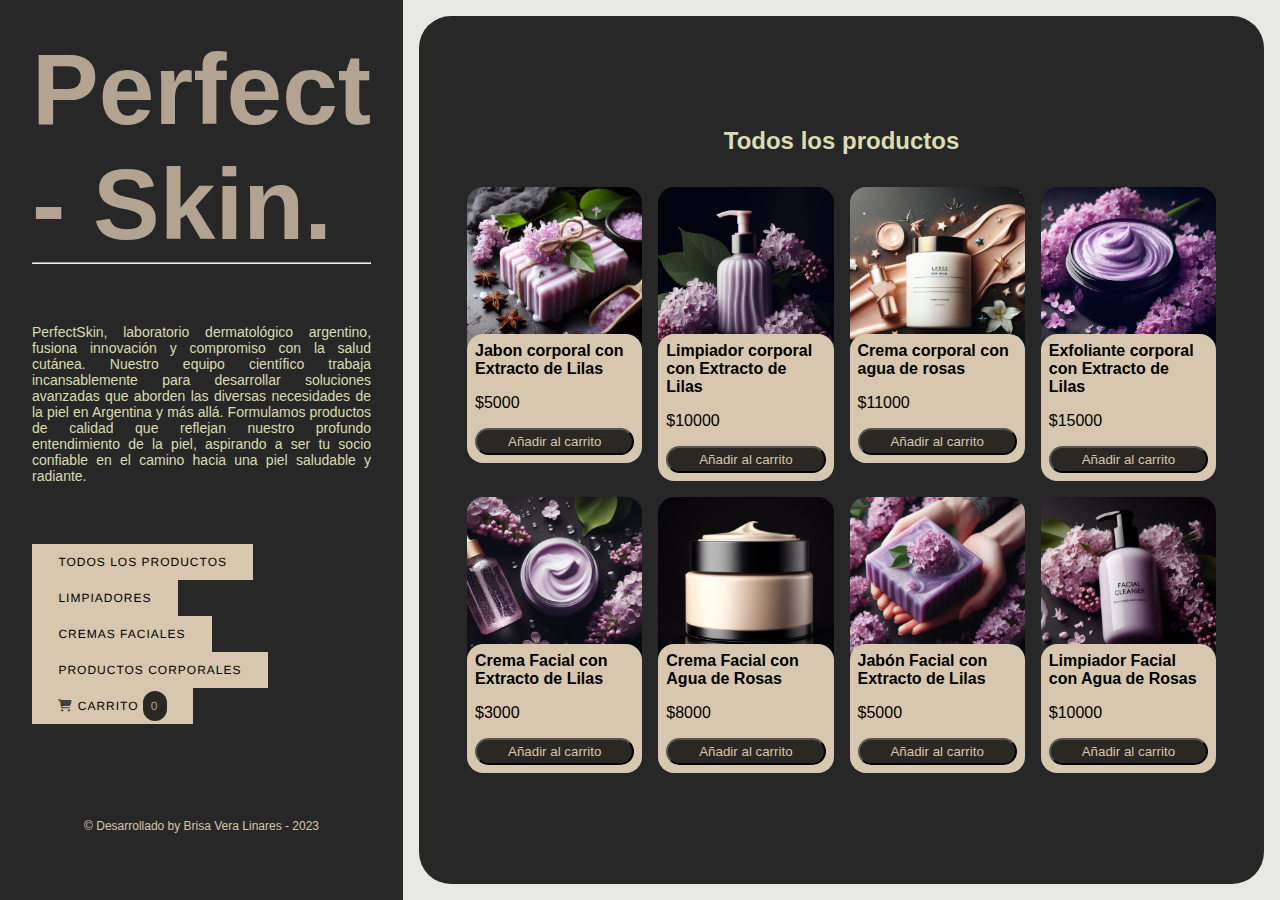
==== commit d3d58836: "newcommit" ====
--- a/index.html
+++ b/index.html
@@ -37,20 +37,30 @@
         <nav>
           <ul>
             <li>
-              <button class="button-48 boton-menu">Todos los productos</button>
-            </li>
-            <li><button class="button-48 boton-menu">Limpiadores</button></li>
-            <li>
-              <button class="button-48 boton-menu">Cremas Faciales</button>
+              <button id="todos" class="button-48 boton-menu">
+                Todos los productos
+              </button>
             </li>
             <li>
-              <button class="button-48 boton-menu">Productos Corporales</button>
+              <button id="limpiadores" class="button-48 boton-menu">
+                Limpiadores
+              </button>
+            </li>
+            <li>
+              <button id="faciales" class="button-48 boton-menu">
+                Cremas Faciales
+              </button>
+            </li>
+            <li>
+              <button id="corporales" class="button-48 boton-menu">
+                Productos Corporales
+              </button>
             </li>
             <li>
               <a class="button-48 boton-carrito" href="/carrito.html">
                 <i class="fa-solid fa-cart-shopping" style="color: #423e38"></i>
-                Carrito <span class="numero">0</span></a
-              >
+                Carrito <span id="number" class="numero">0</span
+              ></a>
             </li>
           </ul>
         </nav>
@@ -59,121 +69,10 @@
         </footer>
       </aside>
       <main>
-        <h2 class="titulo1">Todos los productos</h2>
-        <div id="product-container" class="product-container">
-          <div class="producto">
-            <img
-              class="imagen-producto"
-              src="/imgs/corporales/corporal1.jpg"
-              alt="imagencorporal1"
-            />
-            <div class="info-producto">
-              <h3 class="titulo-producto">
-                Jabón corporal con extracto de Lilas
-              </h3>
-              <p class="precio-producto">$5000</p>
-              <button class="añadir-carrito">Añadir al Carrito</button>
-            </div>
-          </div>
-          <div class="producto">
-            <img
-              class="imagen-producto"
-              src="/imgs/faciales/facial1.jpg"
-              alt="imagenfacial1
-            "
-            />
-            <div class="info-producto">
-              <h3 class="titulo-producto">
-                Crema Facial con extracto de Lilas
-              </h3>
-              <p class="precio-producto">$3000</p>
-              <button class="añadir-carrito">Añadir al Carrito</button>
-            </div>
-          </div>
-          <div class="producto">
-            <img
-              class="imagen-producto"
-              src="/imgs/corporales/corporal2.jpg"
-              alt="imagencorporal2"
-            />
-            <div class="info-producto">
-              <h3 class="titulo-producto">
-                Limpiador corporal con extracto de Lilas
-              </h3>
-              <p class="precio-producto">$10.000</p>
-              <button class="añadir-carrito">Añadir al Carrito</button>
-            </div>
-          </div>
-          <div class="producto">
-            <img
-              class="imagen-producto"
-              src="/imgs/corporales/corporal3.jpg"
-              alt="imagencorporal3"
-            />
-            <div class="info-producto">
-              <h3 class="titulo-producto">Crema corporal con agua de rosas</h3>
-              <p class="precio-producto">$11.000</p>
-              <button class="añadir-carrito">Añadir al Carrito</button>
-            </div>
-          </div>
-
-          <div class="producto">
-            <img
-              class="imagen-producto"
-              src="/imgs/limpiadores/limpiador1.jpg"
-              alt="imagenlimp1"
-            />
-            <div class="info-producto">
-              <h3 class="titulo-producto">
-                Jabón facial con extracto de Lilas
-              </h3>
-              <p class="precio-producto">$5000</p>
-              <button class="añadir-carrito">Añadir al Carrito</button>
-            </div>
-          </div>
-
-          <div class="producto">
-            <img
-              class="imagen-producto"
-              src="/imgs/faciales/facial2.jpg"
-              alt="imagenfacial2"
-            />
-            <div class="info-producto">
-              <h3 class="titulo-producto">Crema facial con Agua de Rosas</h3>
-              <p class="precio-producto">$8000</p>
-              <button class="añadir-carrito">Añadir al Carrito</button>
-            </div>
-          </div>
-          <div class="producto">
-            <img
-              class="imagen-producto"
-              src="/imgs/corporales/corporal4.jpg"
-              alt="imagencorporal4"
-            />
-            <div class="info-producto">
-              <h3 class="titulo-producto">
-                Exfoliante corporal con extracto de Lilas
-              </h3>
-              <p class="precio-producto">$15.000</p>
-              <button class="añadir-carrito">Añadir al Carrito</button>
-            </div>
-          </div>
-          <div class="producto">
-            <img
-              class="imagen-producto"
-              src="/imgs/limpiadores/limpiador2.jpg"
-              alt="imagenlimp2"
-            />
-            <div class="info-producto">
-              <h3 class="titulo-producto">
-                Limpiador facial con Agua de Rosas
-              </h3>
-              <p class="precio-producto">$10.000</p>
-              <button class="añadir-carrito">Añadir al Carrito</button>
-            </div>
-          </div>
-        </div>
+        <h2 class="titulo1" id="primer-titulo">Todos los productos</h2>
+        <div id="contenedor-productos" class="product-container"></div>
       </main>
     </div>
+    <script src="./index.js"></script>
   </body>
 </html>
